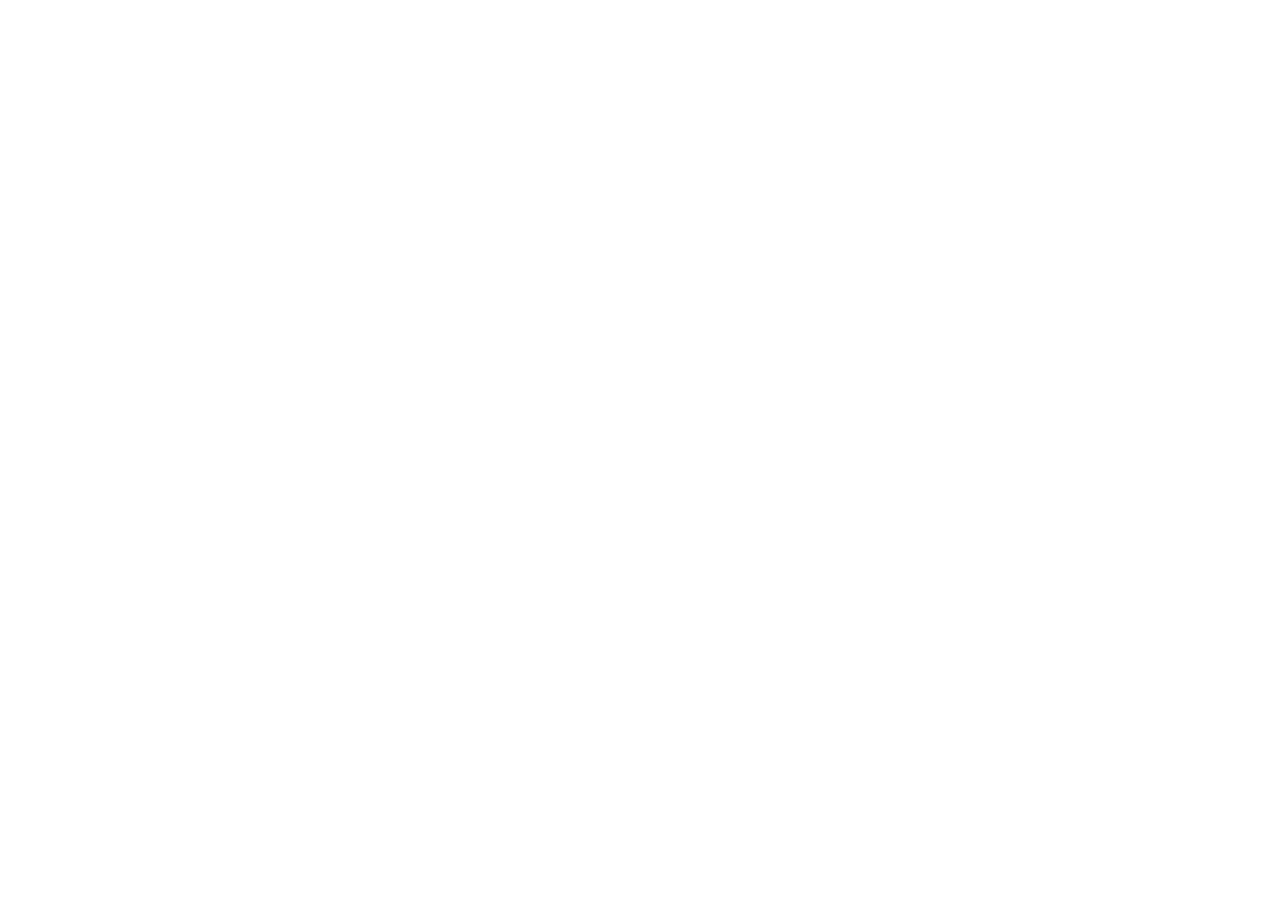
==== index.html @ c4322e48 "初始化科研灵感静态 Demo" ====
<!doctype html>
<html lang="zh-CN">
<head>
  <meta charset="utf-8">
  <meta name="viewport" content="width=device-width, initial-scale=1">
  <title>科研灵感 · AI4S 科研五步法能力平台</title>
  <meta name="description" content="科研灵感平台：以知识与数据、假说与推理、理论与仿真、实验执行、反馈与沉淀五个阶段，串联 AI4S 科研能力模块。">
  <link rel="icon" href="data:image/svg+xml,%3Csvg xmlns='http://www.w3.org/2000/svg' viewBox='0 0 32 32'%3E%3Crect width='32' height='32' rx='9' fill='%23c4392b'/%3E%3Ccircle cx='16' cy='16' r='2.4' fill='white'/%3E%3Ccircle cx='24' cy='10' r='1.7' fill='white'/%3E%3Ccircle cx='24' cy='22' r='1.7' fill='white'/%3E%3Ccircle cx='8' cy='22' r='1.7' fill='white'/%3E%3Ccircle cx='8' cy='10' r='1.7' fill='white'/%3E%3C/svg%3E">
  <link rel="stylesheet" href="styles.css">
</head>
<body>
  <div id="app"></div>
  <div class="toast" id="toast" role="status" aria-live="polite" hidden></div>

  <script src="data.js"></script>
  <script src="app.js"></script>
</body>
</html>
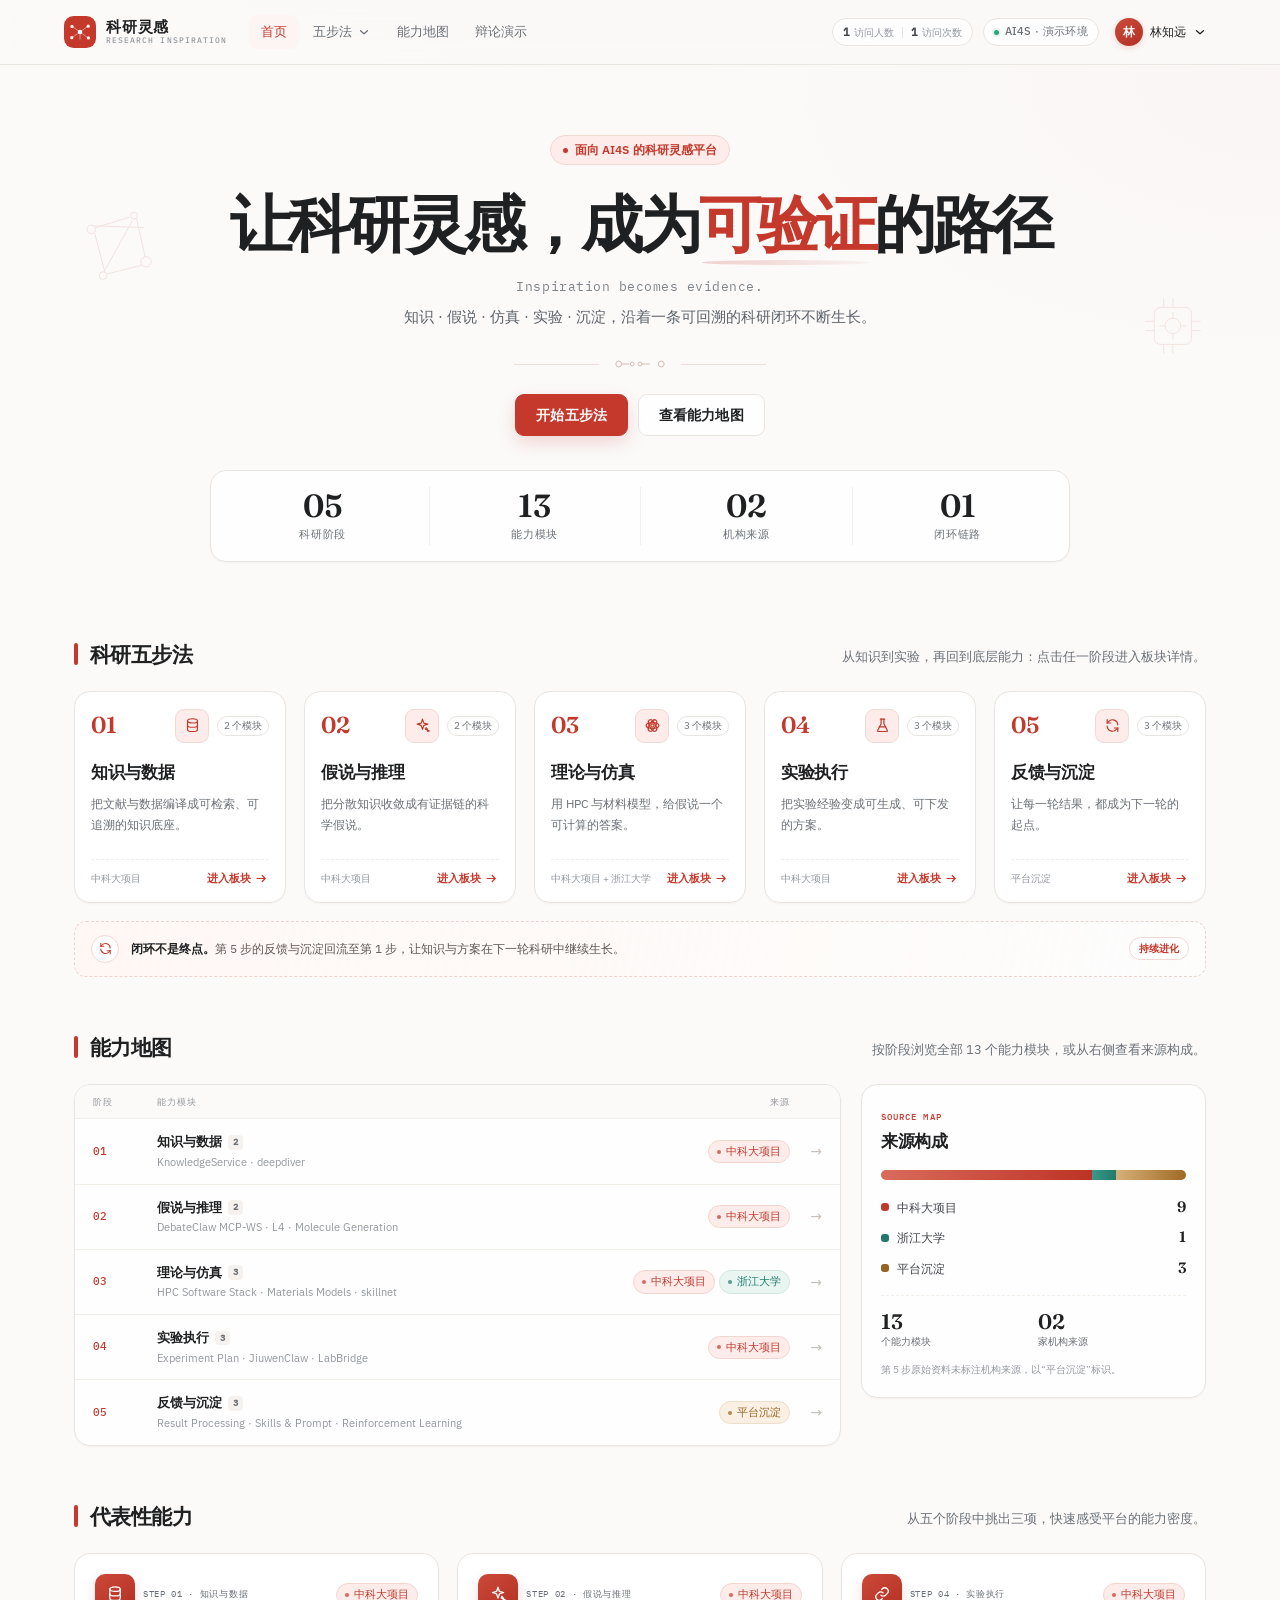
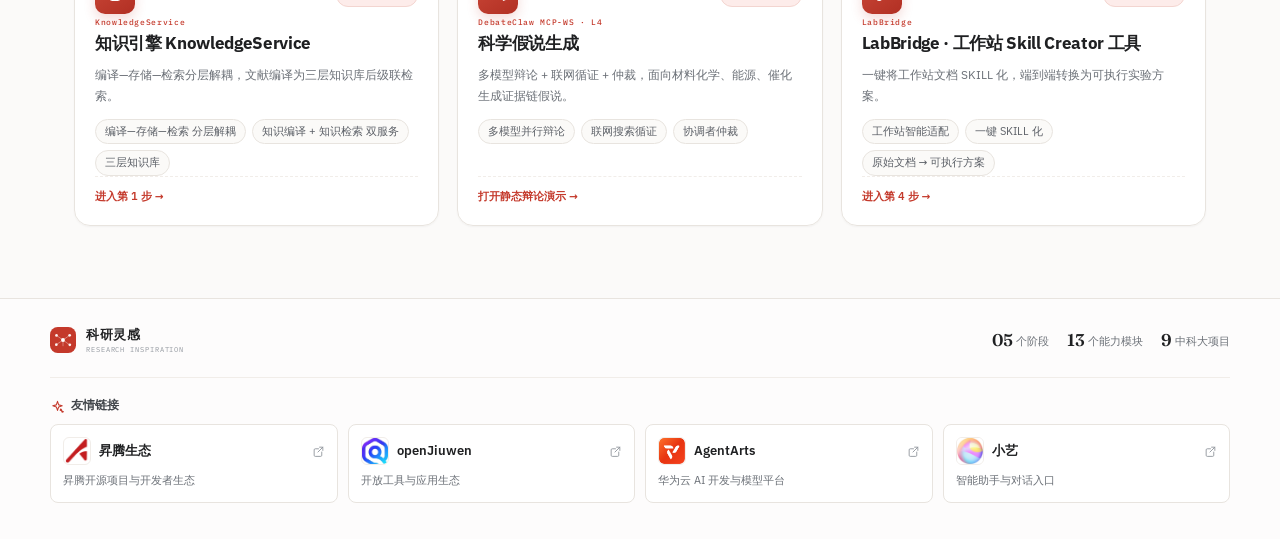
==== commit f15ab43a: "为静态资源追加版本号，避免 Pages 缓存旧脚本" ====
--- a/index.html
+++ b/index.html
@@ -6,13 +6,13 @@
   <title>科研灵感 · AI4S 科研五步法能力平台</title>
   <meta name="description" content="科研灵感平台：以知识与数据、假说与推理、理论与仿真、实验执行、反馈与沉淀五个阶段，串联 AI4S 科研能力模块。">
   <link rel="icon" href="data:image/svg+xml,%3Csvg xmlns='http://www.w3.org/2000/svg' viewBox='0 0 32 32'%3E%3Crect width='32' height='32' rx='9' fill='%23c4392b'/%3E%3Ccircle cx='16' cy='16' r='2.4' fill='white'/%3E%3Ccircle cx='24' cy='10' r='1.7' fill='white'/%3E%3Ccircle cx='24' cy='22' r='1.7' fill='white'/%3E%3Ccircle cx='8' cy='22' r='1.7' fill='white'/%3E%3Ccircle cx='8' cy='10' r='1.7' fill='white'/%3E%3C/svg%3E">
-  <link rel="stylesheet" href="styles.css">
+  <link rel="stylesheet" href="styles.css?v=20261125">
 </head>
 <body>
   <div id="app"></div>
   <div class="toast" id="toast" role="status" aria-live="polite" hidden></div>
 
-  <script src="data.js"></script>
-  <script src="app.js"></script>
+  <script src="data.js?v=20261125"></script>
+  <script src="app.js?v=20261125"></script>
 </body>
 </html>
--- a/styles.css
+++ b/styles.css
@@ -0,0 +1,1968 @@
+/* =========================================================
+   科研灵感 · AI4S 科研五步法
+   纯静态站点样式：无框架、无构建
+   ========================================================= */
+
+@font-face {
+  font-family: "Fraunces";
+  src: url("fonts/fraunces-latin.woff2") format("woff2");
+  font-weight: 100 900;
+  font-style: normal;
+  font-display: swap;
+}
+@font-face {
+  font-family: "IBM Plex Sans";
+  src: url("fonts/plex-sans-latin.woff2") format("woff2");
+  font-weight: 100 700;
+  font-style: normal;
+  font-display: swap;
+}
+@font-face {
+  font-family: "IBM Plex Mono";
+  src: url("fonts/plex-mono-400-latin.woff2") format("woff2");
+  font-weight: 400;
+  font-style: normal;
+  font-display: swap;
+}
+@font-face {
+  font-family: "IBM Plex Mono";
+  src: url("fonts/plex-mono-500-latin.woff2") format("woff2");
+  font-weight: 500;
+  font-style: normal;
+  font-display: swap;
+}
+
+:root {
+  --red: #c4392b;
+  --red-deep: #a82c20;
+  --red-soft: #fdecea;
+  --red-wash: #fdf5f3;
+  --red-line: #f1d8d3;
+
+  --ink: #1f2022;
+  --ink-2: #41454a;
+  --muted: #6b7077;
+  --muted-2: #93989f;
+
+  --line: #e8e4df;
+  --line-soft: #f1ede9;
+  --bg: #fbfaf9;
+  --card: #ffffff;
+
+  --teal: #1f7a6b;
+  --teal-soft: #e9f5f1;
+  --amber: #a06a24;
+  --amber-soft: #f8efe3;
+
+  --shadow-sm: 0 1px 2px rgba(31, 32, 34, 0.04);
+  --shadow-md: 0 12px 30px rgba(31, 32, 34, 0.07);
+  --shadow-lg: 0 24px 60px rgba(31, 32, 34, 0.09);
+
+  --font-sans: "IBM Plex Sans", "Noto Sans SC", "PingFang SC", "Microsoft YaHei", "Segoe UI", system-ui, sans-serif;
+  --font-serif: "Fraunces", "Noto Serif SC", "Songti SC", "Times New Roman", serif;
+  --font-mono: "IBM Plex Mono", "SFMono-Regular", Consolas, "Liberation Mono", monospace;
+}
+
+* { box-sizing: border-box; }
+[hidden] { display: none !important; }
+
+html {
+  scroll-behavior: smooth;
+  -webkit-text-size-adjust: 100%;
+}
+
+body {
+  min-width: 320px;
+  min-height: 100vh;
+  margin: 0;
+  color: var(--ink);
+  font-family: var(--font-sans);
+  font-size: 15px;
+  line-height: 1.5;
+  background:
+    radial-gradient(1100px 560px at 50% -12%, rgba(196, 57, 43, 0.055), transparent 62%),
+    radial-gradient(900px 480px at 100% 4%, rgba(196, 57, 43, 0.025), transparent 58%),
+    var(--bg);
+  -webkit-font-smoothing: antialiased;
+  -moz-osx-font-smoothing: grayscale;
+  text-rendering: optimizeLegibility;
+}
+
+::selection { color: var(--ink); background: #f9d9d3; }
+
+a { color: inherit; }
+button, input { font: inherit; }
+button { color: inherit; }
+
+:focus-visible {
+  outline: 2px solid rgba(196, 57, 43, 0.42);
+  outline-offset: 3px;
+}
+
+.icon { display: block; width: 18px; height: 18px; }
+
+.mono { font-family: var(--font-mono); }
+
+/* ---------- 基础按钮 ---------- */
+.btn {
+  display: inline-flex;
+  align-items: center;
+  justify-content: center;
+  gap: 8px;
+  height: 42px;
+  padding: 0 20px;
+  color: var(--ink);
+  font-size: 13.5px;
+  font-weight: 600;
+  letter-spacing: 0.01em;
+  background: var(--card);
+  border: 1px solid var(--line);
+  border-radius: 9px;
+  cursor: pointer;
+  text-decoration: none;
+  transition: background 0.18s, border-color 0.18s, transform 0.18s, box-shadow 0.18s;
+}
+.btn:hover { border-color: #d8c5c0; background: #fffaf8; }
+.btn:active { transform: translateY(1px); }
+.btn-primary {
+  color: #fff;
+  background: var(--red);
+  border-color: var(--red);
+  box-shadow: 0 7px 18px rgba(196, 57, 43, 0.18);
+}
+.btn-primary:hover {
+  background: var(--red-deep);
+  border-color: var(--red-deep);
+  box-shadow: 0 10px 24px rgba(196, 57, 43, 0.24);
+}
+.btn-primary:disabled { cursor: wait; opacity: 0.9; }
+.btn-ghost { background: rgba(255, 255, 255, 0.8); }
+.btn-block { width: 100%; height: 48px; font-size: 14px; border-radius: 10px; }
+
+.spinner {
+  width: 15px;
+  height: 15px;
+  border: 2px solid rgba(255, 255, 255, 0.35);
+  border-top-color: #fff;
+  border-radius: 50%;
+  animation: spin 0.7s linear infinite;
+}
+@keyframes spin { to { transform: rotate(360deg); } }
+
+/* ---------- 来源标签 ---------- */
+.source-ustc { --src: #bf3a2d; --src-bg: #fdecea; --src-line: #f3d5d0; }
+.source-zju { --src: #1f7a6b; --src-bg: #e9f5f1; --src-line: #cfe8df; }
+.source-plat { --src: #96621f; --src-bg: #f9f0e3; --src-line: #ecdfc9; }
+
+.source-tag {
+  display: inline-flex;
+  align-items: center;
+  gap: 5px;
+  padding: 2px 8px;
+  color: var(--src);
+  font-size: 10.5px;
+  font-weight: 500;
+  line-height: 1.65;
+  white-space: nowrap;
+  background: var(--src-bg);
+  border: 1px solid var(--src-line);
+  border-radius: 999px;
+}
+.source-tag::before {
+  content: "";
+  width: 4px;
+  height: 4px;
+  background: currentColor;
+  border-radius: 50%;
+  opacity: 0.72;
+}
+
+/* ---------- 顶部导航 ---------- */
+.site-header {
+  position: sticky;
+  top: 0;
+  z-index: 40;
+  background: rgba(251, 250, 249, 0.86);
+  border-bottom: 1px solid rgba(232, 228, 223, 0.85);
+  backdrop-filter: blur(14px);
+  -webkit-backdrop-filter: blur(14px);
+}
+.header-inner {
+  display: flex;
+  align-items: center;
+  gap: 22px;
+  width: 100%;
+  max-width: 1200px;
+  height: 64px;
+  margin: 0 auto;
+  padding: 0 24px;
+}
+.brand {
+  display: inline-flex;
+  align-items: center;
+  gap: 10px;
+  flex: none;
+  text-decoration: none;
+}
+.brand-mark { display: flex; width: 32px; height: 32px; color: var(--red); }
+.brand-svg { display: block; width: 100%; height: 100%; }
+.brand-text { display: flex; flex-direction: column; gap: 1px; }
+.brand-text strong {
+  font-size: 15px;
+  font-weight: 700;
+  letter-spacing: 0.055em;
+  line-height: 1.1;
+}
+.brand-text small {
+  color: var(--muted-2);
+  font-family: var(--font-mono);
+  font-size: 7.5px;
+  font-weight: 500;
+  letter-spacing: 0.14em;
+  line-height: 1.2;
+}
+
+.nav-desktop {
+  display: flex;
+  align-items: center;
+  gap: 2px;
+  margin-right: auto;
+}
+.nav-link {
+  display: inline-flex;
+  align-items: center;
+  gap: 5px;
+  height: 34px;
+  padding: 0 12px;
+  color: var(--muted);
+  font-size: 13px;
+  font-weight: 500;
+  background: none;
+  border: 0;
+  border-radius: 8px;
+  cursor: pointer;
+  text-decoration: none;
+  transition: color 0.16s, background 0.16s;
+}
+.nav-link:hover { color: var(--ink); background: #f5f1ee; }
+.nav-link.is-active { color: var(--red); background: var(--red-wash); }
+.chev { width: 14px; height: 14px; transition: transform 0.18s; }
+.nav-dropdown { position: relative; }
+.nav-dropdown.is-open .chev { transform: rotate(180deg); }
+
+.steps-panel {
+  position: absolute;
+  top: calc(100% + 12px);
+  left: 0;
+  z-index: 45;
+  width: 310px;
+  padding: 10px;
+  background: #fff;
+  border: 1px solid var(--line);
+  border-radius: 14px;
+  box-shadow: var(--shadow-lg);
+  animation: panelIn 0.18s ease both;
+}
+@keyframes panelIn {
+  from { opacity: 0; transform: translateY(-5px); }
+  to { opacity: 1; transform: translateY(0); }
+}
+.steps-panel-head {
+  display: flex;
+  align-items: baseline;
+  justify-content: space-between;
+  padding: 4px 8px 9px;
+  border-bottom: 1px solid var(--line-soft);
+}
+.steps-panel-head span {
+  color: var(--red);
+  font-family: var(--font-mono);
+  font-size: 9.5px;
+  font-weight: 500;
+  letter-spacing: 0.12em;
+}
+.steps-panel-head small { color: var(--muted-2); font-size: 10.5px; }
+.dropdown-link {
+  display: flex;
+  align-items: center;
+  gap: 11px;
+  padding: 9px 8px;
+  margin-top: 2px;
+  border-radius: 9px;
+  text-decoration: none;
+  transition: background 0.15s;
+}
+.dropdown-link:hover { background: #fcf6f3; }
+.dropdown-link.is-current { background: var(--red-wash); }
+.dropdown-no {
+  color: var(--red);
+  font-family: var(--font-mono);
+  font-size: 10.5px;
+  font-weight: 500;
+}
+.dropdown-copy { display: flex; flex-direction: column; gap: 1px; }
+.dropdown-copy strong { font-size: 12.5px; font-weight: 600; }
+.dropdown-copy small { color: var(--muted-2); font-size: 10px; }
+
+.header-actions { display: flex; align-items: center; gap: 10px; flex: none; }
+.env-badge {
+  display: inline-flex;
+  align-items: center;
+  gap: 6px;
+  height: 28px;
+  padding: 0 10px;
+  color: var(--muted);
+  font-size: 10.5px;
+  font-weight: 500;
+  letter-spacing: 0.03em;
+  background: rgba(255, 255, 255, 0.72);
+  border: 1px solid var(--line);
+  border-radius: 999px;
+}
+.env-badge i {
+  width: 5px;
+  height: 5px;
+  background: #2ea57c;
+  border-radius: 50%;
+  box-shadow: 0 0 0 2px rgba(46, 165, 124, 0.12);
+}
+.visit-badge {
+  display: inline-flex;
+  align-items: center;
+  gap: 8px;
+  height: 28px;
+  padding: 0 10px;
+  color: var(--muted);
+  background: rgba(255, 255, 255, 0.72);
+  border: 1px solid var(--line);
+  border-radius: 999px;
+  white-space: nowrap;
+}
+.visit-badge[hidden] { display: none; }
+.visit-item { display: inline-flex; align-items: baseline; gap: 4px; }
+.visit-item b {
+  color: var(--ink-2);
+  font-family: var(--font-mono);
+  font-size: 11px;
+  font-weight: 600;
+  font-variant-numeric: tabular-nums;
+}
+.visit-item small { color: var(--muted-2); font-size: 10px; }
+.visit-sep { width: 1px; height: 11px; background: var(--line); }
+
+.user-wrap { position: relative; }
+.user-btn {
+  display: inline-flex;
+  align-items: center;
+  gap: 7px;
+  height: 36px;
+  padding: 0 8px 0 5px;
+  background: none;
+  border: 1px solid transparent;
+  border-radius: 999px;
+  cursor: pointer;
+  transition: background 0.16s, border-color 0.16s;
+}
+.user-btn:hover { background: #f6f2ef; border-color: #ebe5e0; }
+.user-btn[aria-expanded="true"] { background: #f6f2ef; border-color: #ebe5e0; }
+.avatar {
+  display: grid;
+  place-items: center;
+  width: 28px;
+  height: 28px;
+  color: #fff;
+  font-size: 11.5px;
+  font-weight: 600;
+  background: linear-gradient(145deg, #cd4a3b, #b03024);
+  border-radius: 50%;
+  box-shadow: 0 2px 6px rgba(196, 57, 43, 0.2);
+}
+.avatar-lg { width: 38px; height: 38px; font-size: 14px; flex: none; }
+.user-name { max-width: 72px; overflow: hidden; font-size: 12px; font-weight: 500; text-overflow: ellipsis; white-space: nowrap; }
+.user-popover {
+  position: absolute;
+  top: calc(100% + 10px);
+  right: 0;
+  z-index: 45;
+  width: 248px;
+  padding: 12px;
+  background: #fff;
+  border: 1px solid var(--line);
+  border-radius: 14px;
+  box-shadow: var(--shadow-lg);
+  animation: panelIn 0.18s ease both;
+}
+.user-popover-head {
+  display: flex;
+  align-items: center;
+  gap: 10px;
+  padding: 3px 4px 12px;
+  border-bottom: 1px solid var(--line-soft);
+}
+.user-popover-head div { display: flex; flex-direction: column; gap: 2px; min-width: 0; }
+.user-popover-head strong { font-size: 13px; font-weight: 600; }
+.user-popover-head small { color: var(--muted-2); font-size: 10.5px; }
+.popover-item {
+  display: flex;
+  align-items: center;
+  justify-content: space-between;
+  width: 100%;
+  padding: 9px 8px;
+  margin-top: 4px;
+  color: var(--ink-2);
+  font-size: 12px;
+  text-align: left;
+  background: none;
+  border: 0;
+  border-radius: 8px;
+  cursor: pointer;
+  text-decoration: none;
+}
+.popover-item:hover { background: #fcf6f3; }
+.popover-danger { color: var(--red); }
+.popover-key { color: var(--muted-2); font-family: var(--font-mono); font-size: 10px; }
+.popover-note {
+  margin: 10px 4px 2px;
+  padding-top: 10px;
+  color: var(--muted-2);
+  font-size: 10px;
+  line-height: 1.6;
+  border-top: 1px solid var(--line-soft);
+}
+
+.menu-btn {
+  display: none;
+  flex-direction: column;
+  justify-content: center;
+  gap: 4px;
+  width: 34px;
+  height: 34px;
+  padding: 0 7px;
+  background: none;
+  border: 1px solid var(--line);
+  border-radius: 8px;
+  cursor: pointer;
+}
+.menu-btn span { display: block; width: 100%; height: 1.5px; background: var(--ink-2); border-radius: 2px; }
+
+.mobile-panel {
+  max-width: 1200px;
+  margin: 0 auto;
+  padding: 6px 16px 18px;
+  border-top: 1px solid var(--line-soft);
+  background: rgba(255, 255, 255, 0.96);
+}
+.mobile-link {
+  display: flex;
+  align-items: center;
+  width: 100%;
+  padding: 10px 6px;
+  color: var(--ink-2);
+  font-size: 13px;
+  font-weight: 500;
+  text-align: left;
+  background: none;
+  border: 0;
+  border-radius: 8px;
+  cursor: pointer;
+  text-decoration: none;
+}
+.mobile-link:hover { background: #fcf6f3; }
+.mobile-label {
+  padding: 10px 6px 4px;
+  color: var(--muted-2);
+  font-family: var(--font-mono);
+  font-size: 9px;
+  letter-spacing: 0.12em;
+}
+.mobile-step {
+  display: flex;
+  gap: 10px;
+  padding: 8px 6px;
+  color: var(--ink-2);
+  font-size: 12.5px;
+  text-decoration: none;
+}
+.mobile-step span { color: var(--red); font-family: var(--font-mono); font-size: 10px; }
+.mobile-logout { color: var(--red); }
+
+/* ---------- 通用区块 ---------- */
+.section {
+  max-width: 1180px;
+  margin: 0 auto;
+  padding: 58px 24px 0;
+  scroll-margin-top: 86px;
+}
+.section-head {
+  display: flex;
+  align-items: flex-end;
+  justify-content: space-between;
+  gap: 24px;
+  margin-bottom: 24px;
+}
+.section-title { display: flex; align-items: center; gap: 12px; margin: 0; }
+.section-title i {
+  display: block;
+  width: 4px;
+  height: 22px;
+  background: var(--red);
+  border-radius: 3px;
+}
+.section-title h2 {
+  margin: 0;
+  font-size: 21px;
+  font-weight: 700;
+  letter-spacing: -0.025em;
+  line-height: 1.2;
+}
+.section-sub {
+  max-width: 440px;
+  margin: 0;
+  color: var(--muted);
+  font-size: 12.5px;
+  line-height: 1.7;
+  text-align: right;
+}
+
+/* ---------- 首页 Hero ---------- */
+.hero {
+  position: relative;
+  overflow: hidden;
+  padding: 70px 24px 22px;
+  text-align: center;
+}
+.hero-inner {
+  position: relative;
+  z-index: 1;
+  max-width: 920px;
+  margin: 0 auto;
+  animation: fadeUp 0.6s ease both;
+}
+.hero-decor {
+  position: absolute;
+  top: 118px;
+  width: 120px;
+  color: #e9c7c1;
+  opacity: 0.55;
+  pointer-events: none;
+}
+.hero-decor-left { left: calc(50% - 590px); }
+.hero-decor-right { right: calc(50% - 590px); top: 210px; width: 108px; }
+.hero-decor svg { display: block; width: 100%; height: auto; }
+
+@keyframes fadeUp {
+  from { opacity: 0; transform: translateY(16px); }
+  to { opacity: 1; transform: translateY(0); }
+}
+
+.pill {
+  display: inline-flex;
+  align-items: center;
+  gap: 7px;
+  height: 30px;
+  padding: 0 12px;
+  color: var(--red);
+  font-size: 12px;
+  font-weight: 600;
+  letter-spacing: 0.01em;
+  background: var(--red-soft);
+  border: 1px solid var(--red-line);
+  border-radius: 999px;
+}
+.pill i {
+  width: 5px;
+  height: 5px;
+  background: var(--red);
+  border-radius: 50%;
+}
+.hero-title {
+  max-width: 880px;
+  margin: 22px auto 0;
+  font-size: clamp(40px, 5vw, 62px);
+  font-weight: 800;
+  letter-spacing: -0.055em;
+  line-height: 1.16;
+}
+.hero-title em {
+  color: var(--red);
+  font-style: normal;
+  position: relative;
+  white-space: nowrap;
+}
+.hero-title em::after {
+  content: "";
+  position: absolute;
+  left: 2%;
+  right: 2%;
+  bottom: -2px;
+  height: 5px;
+  background: linear-gradient(90deg, rgba(196, 57, 43, 0.22), rgba(196, 57, 43, 0.04));
+  border-radius: 50%;
+}
+.hero-en {
+  margin: 18px 0 0;
+  color: #7e838a;
+  font-family: var(--font-mono);
+  font-size: 13px;
+  letter-spacing: 0.04em;
+}
+.hero-sub {
+  max-width: 700px;
+  margin: 8px auto 0;
+  color: #5e636a;
+  font-size: 14.5px;
+  line-height: 1.85;
+}
+.hero-divider {
+  display: flex;
+  align-items: center;
+  justify-content: center;
+  gap: 12px;
+  margin: 25px 0 22px;
+  color: #d9b8b2;
+}
+.hero-divider span { width: 85px; height: 1px; background: #ebdcd8; }
+.hero-divider svg { width: 58px; height: 16px; }
+.hero-actions {
+  display: flex;
+  align-items: center;
+  justify-content: center;
+  gap: 10px;
+  margin-bottom: 34px;
+}
+.hero-stats {
+  display: grid;
+  grid-template-columns: repeat(4, minmax(0, 1fr));
+  max-width: 860px;
+  margin: 0 auto;
+  padding: 16px 6px;
+  background: rgba(255, 255, 255, 0.72);
+  border: 1px solid var(--line);
+  border-radius: 16px;
+  box-shadow: var(--shadow-sm);
+  backdrop-filter: blur(6px);
+}
+.hero-stat { padding: 2px 10px; }
+.hero-stat:not(:first-child) { border-left: 1px solid var(--line-soft); }
+.stat-value {
+  display: block;
+  color: var(--ink);
+  font-family: var(--font-serif);
+  font-size: 32px;
+  font-weight: 600;
+  line-height: 1.05;
+  font-variant-numeric: tabular-nums;
+}
+.stat-label {
+  display: block;
+  margin-top: 4px;
+  color: var(--muted);
+  font-size: 10.5px;
+  letter-spacing: 0.06em;
+}
+
+/* ---------- 五步法 ---------- */
+.pipeline {
+  display: grid;
+  grid-template-columns: repeat(5, minmax(0, 1fr));
+  gap: 18px;
+}
+.step-card {
+  position: relative;
+  display: flex;
+  flex-direction: column;
+  min-height: 212px;
+  padding: 17px 16px 15px;
+  overflow: hidden;
+  color: var(--ink);
+  background: rgba(255, 255, 255, 0.9);
+  border: 1px solid var(--line);
+  border-radius: 16px;
+  box-shadow: var(--shadow-sm);
+  text-decoration: none;
+  transition: transform 0.22s, border-color 0.22s, box-shadow 0.22s;
+  animation: cardIn 0.5s ease both;
+  animation-delay: calc(var(--i, 0) * 60ms);
+}
+@keyframes cardIn {
+  from { opacity: 0; transform: translateY(14px); }
+  to { opacity: 1; transform: translateY(0); }
+}
+.step-card::before {
+  content: "";
+  position: absolute;
+  top: 0;
+  bottom: 0;
+  left: 0;
+  width: 3px;
+  background: var(--red);
+  transform: scaleY(0);
+  transform-origin: top;
+  transition: transform 0.24s ease;
+}
+.step-card:hover {
+  border-color: #ddcac5;
+  box-shadow: var(--shadow-md);
+  transform: translateY(-3px);
+}
+.step-card:hover::before { transform: scaleY(1); }
+.step-card:not(:last-child)::after {
+  content: "→";
+  position: absolute;
+  top: 42px;
+  right: -13px;
+  z-index: 2;
+  color: #c9c1bb;
+  font-size: 11px;
+  pointer-events: none;
+}
+.step-card-top { display: flex; align-items: center; gap: 8px; }
+.step-num {
+  color: var(--red);
+  font-family: var(--font-serif);
+  font-size: 23px;
+  font-weight: 600;
+  line-height: 1;
+  font-variant-numeric: tabular-nums;
+}
+.step-icon {
+  display: grid;
+  place-items: center;
+  width: 34px;
+  height: 34px;
+  margin-left: auto;
+  color: var(--red);
+  background: var(--red-soft);
+  border: 1px solid var(--red-line);
+  border-radius: 9px;
+}
+.step-icon .icon { width: 17px; height: 17px; }
+.step-count {
+  padding: 2px 6px;
+  color: var(--muted);
+  font-size: 9.5px;
+  white-space: nowrap;
+  background: #fff;
+  border: 1px solid var(--line);
+  border-radius: 999px;
+}
+.step-card h3 {
+  margin: 17px 0 8px;
+  font-size: 17px;
+  font-weight: 700;
+  letter-spacing: -0.02em;
+}
+.step-tagline {
+  flex: 1;
+  margin: 0;
+  color: var(--muted);
+  font-size: 12px;
+  line-height: 1.75;
+}
+.step-foot {
+  display: flex;
+  flex-wrap: wrap;
+  align-items: center;
+  justify-content: space-between;
+  gap: 6px;
+  margin-top: 16px;
+  padding-top: 11px;
+  border-top: 1px dashed var(--line-soft);
+}
+.step-source { color: var(--muted-2); font-size: 9.5px; }
+.step-go {
+  display: inline-flex;
+  align-items: center;
+  gap: 3px;
+  color: var(--red);
+  font-size: 10.5px;
+  font-weight: 600;
+  white-space: nowrap;
+}
+.step-go svg { width: 15px; height: 15px; }
+.loop-note {
+  display: flex;
+  align-items: center;
+  gap: 12px;
+  margin-top: 18px;
+  padding: 13px 16px;
+  background: linear-gradient(100deg, #fff7f4, rgba(255, 255, 255, 0.55));
+  border: 1px dashed #ecd4ce;
+  border-radius: 12px;
+}
+.loop-icon {
+  display: grid;
+  place-items: center;
+  width: 28px;
+  height: 28px;
+  flex: none;
+  color: var(--red);
+  background: #fff;
+  border: 1px solid var(--red-line);
+  border-radius: 50%;
+}
+.loop-icon .icon { width: 15px; height: 15px; }
+.loop-note p {
+  flex: 1;
+  margin: 0;
+  color: #5f5854;
+  font-size: 12px;
+  line-height: 1.7;
+}
+.loop-note strong { color: var(--ink); }
+.loop-badge {
+  flex: none;
+  padding: 3px 9px;
+  color: var(--red);
+  font-size: 10px;
+  font-weight: 600;
+  background: #fff;
+  border: 1px solid var(--red-line);
+  border-radius: 999px;
+}
+
+/* ---------- 能力地图 ---------- */
+.cap-layout {
+  display: grid;
+  grid-template-columns: minmax(0, 1.6fr) minmax(280px, 0.72fr);
+  gap: 20px;
+  align-items: start;
+}
+.cap-map {
+  overflow: hidden;
+  background: rgba(255, 255, 255, 0.9);
+  border: 1px solid var(--line);
+  border-radius: 16px;
+  box-shadow: var(--shadow-sm);
+}
+.cap-map-head {
+  display: grid;
+  grid-template-columns: 52px minmax(0, 1fr) auto 20px;
+  gap: 12px;
+  padding: 10px 18px;
+  color: var(--muted-2);
+  font-family: var(--font-mono);
+  font-size: 9px;
+  letter-spacing: 0.1em;
+  background: #fcfaf8;
+  border-bottom: 1px solid var(--line-soft);
+}
+.cap-row {
+  display: grid;
+  grid-template-columns: 52px minmax(0, 1fr) auto 20px;
+  align-items: center;
+  gap: 12px;
+  padding: 13px 18px;
+  border-bottom: 1px solid var(--line-soft);
+  text-decoration: none;
+  transition: background 0.16s;
+}
+.cap-row:last-child { border-bottom: 0; }
+.cap-row:hover { background: #fdf7f4; }
+.cap-no { color: var(--red); font-family: var(--font-mono); font-size: 10.5px; font-weight: 500; }
+.cap-main { display: flex; flex-direction: column; gap: 3px; min-width: 0; }
+.cap-main strong { display: flex; align-items: center; gap: 6px; font-size: 13px; font-weight: 600; }
+.cap-main i {
+  padding: 1px 5px;
+  color: var(--muted);
+  font-family: var(--font-mono);
+  font-size: 8.5px;
+  font-style: normal;
+  background: #f5f1ee;
+  border-radius: 4px;
+}
+.cap-main small {
+  overflow: hidden;
+  color: var(--muted-2);
+  font-size: 10.5px;
+  text-overflow: ellipsis;
+  white-space: nowrap;
+}
+.cap-source { display: flex; flex-wrap: wrap; gap: 4px; justify-content: flex-end; }
+.cap-arrow { color: #c8c0ba; font-size: 14px; text-align: right; }
+.source-panel {
+  padding: 19px;
+  background: rgba(255, 255, 255, 0.9);
+  border: 1px solid var(--line);
+  border-radius: 16px;
+  box-shadow: var(--shadow-sm);
+}
+.panel-head { margin-bottom: 15px; }
+.panel-kicker {
+  color: var(--red);
+  font-family: var(--font-mono);
+  font-size: 9px;
+  font-weight: 500;
+  letter-spacing: 0.12em;
+}
+.panel-head h3 { margin: 3px 0 0; font-size: 17px; font-weight: 700; letter-spacing: -0.02em; }
+.source-bar {
+  display: flex;
+  height: 10px;
+  overflow: hidden;
+  background: #f4efeb;
+  border-radius: 999px;
+}
+.source-seg { display: block; height: 100%; }
+.source-seg.source-ustc { background: linear-gradient(90deg, #d96b5d, #bd3325); }
+.source-seg.source-zju { background: linear-gradient(90deg, #3d9989, #1f7a6b); }
+.source-seg.source-plat { background: linear-gradient(90deg, #d6b079, #a06a24); }
+.source-legend { display: flex; flex-direction: column; gap: 8px; margin-top: 16px; }
+.source-legend-row { display: flex; align-items: center; gap: 8px; font-size: 11.5px; }
+.legend-dot { width: 8px; height: 8px; flex: none; background: var(--src); border-radius: 3px; }
+.legend-name { flex: 1; color: var(--ink-2); }
+.source-legend-row b { color: var(--ink); font-family: var(--font-serif); font-size: 15px; font-weight: 600; }
+.source-summary {
+  display: grid;
+  grid-template-columns: 1fr 1fr;
+  gap: 10px;
+  margin-top: 16px;
+  padding-top: 14px;
+  border-top: 1px dashed var(--line-soft);
+}
+.source-summary span { color: var(--muted); font-size: 10px; }
+.source-summary b { display: block; color: var(--ink); font-family: var(--font-serif); font-size: 21px; font-weight: 600; line-height: 1.1; }
+.source-note { margin: 13px 0 0; color: var(--muted-2); font-size: 10px; line-height: 1.65; }
+
+/* ---------- 代表性能力 ---------- */
+.feature-grid {
+  display: grid;
+  grid-template-columns: repeat(3, minmax(0, 1fr));
+  gap: 18px;
+}
+.feature-card {
+  position: relative;
+  display: flex;
+  flex-direction: column;
+  min-height: 242px;
+  padding: 20px;
+  overflow: hidden;
+  color: var(--ink);
+  background: rgba(255, 255, 255, 0.9);
+  border: 1px solid var(--line);
+  border-radius: 16px;
+  box-shadow: var(--shadow-sm);
+  text-decoration: none;
+  transition: transform 0.22s, border-color 0.22s, box-shadow 0.22s;
+}
+.feature-card::before {
+  content: "";
+  position: absolute;
+  top: 0;
+  bottom: 0;
+  left: 0;
+  width: 3px;
+  background: var(--red);
+  transform: scaleY(0);
+  transform-origin: top;
+  transition: transform 0.24s ease;
+}
+.feature-card:hover { transform: translateY(-3px); border-color: #ddcac5; box-shadow: var(--shadow-md); }
+.feature-card:hover::before { transform: scaleY(1); }
+.feature-top { display: flex; align-items: center; gap: 8px; }
+.feature-step {
+  color: var(--muted);
+  font-family: var(--font-mono);
+  font-size: 8.5px;
+  letter-spacing: 0.08em;
+}
+.feature-source { margin-left: auto; }
+.icon-tile {
+  display: grid;
+  place-items: center;
+  width: 40px;
+  height: 40px;
+  flex: none;
+  border-radius: 10px;
+}
+.icon-tile .icon { width: 18px; height: 18px; }
+.icon-solid {
+  color: #fff;
+  background: linear-gradient(145deg, #cc4939, #b12f23);
+  box-shadow: 0 5px 12px rgba(196, 57, 43, 0.18);
+}
+.module-kicker {
+  margin-top: 16px;
+  color: var(--red);
+  font-family: var(--font-mono);
+  font-size: 9px;
+  font-weight: 500;
+  letter-spacing: 0.08em;
+}
+.feature-card h3 {
+  margin: 4px 0 8px;
+  font-size: 16.5px;
+  font-weight: 700;
+  letter-spacing: -0.02em;
+  line-height: 1.45;
+}
+.feature-desc {
+  display: -webkit-box;
+  overflow: hidden;
+  margin: 0;
+  color: var(--muted);
+  font-size: 12px;
+  line-height: 1.78;
+  -webkit-box-orient: vertical;
+  -webkit-line-clamp: 3;
+}
+.chips { display: flex; flex-wrap: wrap; gap: 6px; }
+.chips > span {
+  padding: 4px 9px;
+  color: #5c6067;
+  font-size: 10.5px;
+  line-height: 1.5;
+  background: #fbfaf8;
+  border: 1px solid var(--line);
+  border-radius: 999px;
+}
+.feature-chips { margin-top: 12px; }
+.feature-foot {
+  margin-top: auto;
+  padding-top: 12px;
+  color: var(--red);
+  font-size: 10.5px;
+  font-weight: 600;
+  border-top: 1px dashed var(--line-soft);
+}
+
+/* ---------- 页脚 ---------- */
+.site-footer {
+  margin-top: 72px;
+  padding: 26px 24px 36px;
+  background: rgba(255, 255, 255, 0.5);
+  border-top: 1px solid var(--line);
+}
+.footer-inner {
+  display: flex;
+  align-items: center;
+  justify-content: space-between;
+  gap: 24px;
+  max-width: 1180px;
+  margin: 0 auto;
+}
+.footer-brand { display: flex; align-items: center; gap: 10px; }
+.brand-mark-sm { width: 26px; height: 26px; }
+.footer-brand div { display: flex; flex-direction: column; gap: 1px; }
+.footer-brand strong { font-size: 12.5px; font-weight: 700; letter-spacing: 0.04em; }
+.footer-brand small { color: var(--muted-2); font-family: var(--font-mono); font-size: 7px; letter-spacing: 0.13em; }
+.footer-stats { display: flex; flex-wrap: wrap; gap: 18px; color: var(--muted); font-size: 10.5px; }
+.footer-stats b { color: var(--ink); font-family: var(--font-serif); font-size: 17px; font-weight: 600; vertical-align: -1px; }
+.footer-friends {
+  max-width: 1180px;
+  margin: 22px auto 0;
+  padding-top: 18px;
+  border-top: 1px solid var(--line-soft);
+}
+.footer-friends-head { display: flex; align-items: center; gap: 6px; margin-bottom: 10px; color: var(--ink-2); font-size: 12px; font-weight: 600; }
+.friend-mark { display: flex; width: 15px; height: 15px; color: var(--red); }
+.friend-grid { display: grid; grid-template-columns: repeat(4, minmax(0, 1fr)); gap: 10px; }
+.friend-card {
+  display: block;
+  padding: 12px;
+  background: #fff;
+  border: 1px solid var(--line);
+  border-radius: 8px;
+  text-decoration: none;
+  transition: border-color 0.18s, box-shadow 0.18s;
+}
+.friend-card:hover { border-color: #e7c9c3; box-shadow: 0 4px 12px rgba(31, 32, 34, 0.06); }
+.friend-top { display: flex; align-items: center; gap: 8px; min-width: 0; }
+.friend-logo {
+  display: grid;
+  flex: none;
+  place-items: center;
+  width: 28px;
+  height: 28px;
+  overflow: hidden;
+  background: #fff;
+  border: 1px solid var(--line-soft);
+  border-radius: 6px;
+}
+.friend-logo img { display: block; width: 100%; height: 100%; object-fit: contain; }
+.friend-name { overflow: hidden; color: var(--ink); font-size: 13px; font-weight: 600; line-height: 1.4; text-overflow: ellipsis; white-space: nowrap; }
+.friend-arrow { display: flex; flex: none; margin-left: auto; color: var(--muted-2); }
+.friend-arrow .icon { width: 13px; height: 13px; }
+.friend-card:hover .friend-arrow { color: var(--red); }
+.friend-desc {
+  display: -webkit-box;
+  overflow: hidden;
+  margin-top: 7px;
+  color: var(--muted);
+  font-size: 11px;
+  line-height: 1.6;
+  -webkit-box-orient: vertical;
+  -webkit-line-clamp: 2;
+}
+
+/* ---------- 登录页 ---------- */
+.login-page { padding: 62px 24px 76px; }
+.login-inner {
+  display: grid;
+  grid-template-columns: minmax(0, 1.06fr) minmax(380px, 0.82fr);
+  gap: 60px;
+  align-items: center;
+  max-width: 1120px;
+  margin: 0 auto;
+}
+.login-intro {
+  position: relative;
+  z-index: 1;
+  padding: 18px 0 26px;
+  animation: fadeUp 0.6s ease both;
+}
+.login-intro h1 {
+  margin: 22px 0 18px;
+  font-size: clamp(38px, 4.3vw, 54px);
+  font-weight: 800;
+  letter-spacing: -0.05em;
+  line-height: 1.18;
+}
+.login-intro h1 em { color: var(--red); font-style: normal; }
+.login-lede {
+  max-width: 500px;
+  margin: 0;
+  color: #5e636a;
+  font-size: 14.5px;
+  line-height: 1.85;
+}
+.login-points {
+  display: flex;
+  flex-direction: column;
+  gap: 16px;
+  max-width: 480px;
+  margin: 30px 0 0;
+  padding: 0;
+  list-style: none;
+}
+.login-points li { display: flex; align-items: flex-start; gap: 12px; }
+.point-icon {
+  display: grid;
+  place-items: center;
+  width: 38px;
+  height: 38px;
+  flex: none;
+  color: var(--red);
+  background: #fff;
+  border: 1px solid var(--red-line);
+  border-radius: 10px;
+  box-shadow: var(--shadow-sm);
+}
+.point-icon .icon { width: 17px; height: 17px; }
+.login-points strong { display: block; margin-top: 2px; font-size: 13px; font-weight: 600; }
+.login-points small { display: block; margin-top: 2px; color: var(--muted); font-size: 11.5px; line-height: 1.6; }
+.orbit-art {
+  position: absolute;
+  right: -18px;
+  bottom: -62px;
+  z-index: -1;
+  width: 280px;
+  opacity: 0.42;
+  pointer-events: none;
+}
+.orbit-art svg { display: block; width: 100%; height: auto; }
+
+.login-card-wrap { animation: fadeUp 0.6s 0.08s ease both; }
+.login-card {
+  position: relative;
+  padding: 32px 30px 26px;
+  background: #fff;
+  border: 1px solid var(--line);
+  border-radius: 20px;
+  box-shadow: var(--shadow-lg);
+}
+.login-card-head { margin-bottom: 24px; }
+.login-kicker {
+  color: var(--red);
+  font-family: var(--font-mono);
+  font-size: 9px;
+  font-weight: 500;
+  letter-spacing: 0.13em;
+}
+.login-card-head h2 {
+  margin: 8px 0 6px;
+  font-size: 23px;
+  font-weight: 700;
+  letter-spacing: -0.03em;
+}
+.login-card-head p { margin: 0; color: var(--muted); font-size: 12px; }
+.login-form { display: flex; flex-direction: column; gap: 16px; }
+.field { display: flex; flex-direction: column; gap: 6px; }
+.field > label { color: var(--ink-2); font-size: 12px; font-weight: 600; }
+.input-wrap { position: relative; display: flex; align-items: center; }
+.input-icon {
+  position: absolute;
+  left: 13px;
+  display: flex;
+  color: #9a9fa6;
+  pointer-events: none;
+}
+.input-icon svg { width: 17px; height: 17px; }
+.input-wrap input {
+  width: 100%;
+  height: 46px;
+  padding: 0 14px 0 40px;
+  color: var(--ink);
+  font-size: 13.5px;
+  background: #fdfcfb;
+  border: 1px solid #e4ded8;
+  border-radius: 10px;
+  transition: border-color 0.16s, box-shadow 0.16s, background 0.16s;
+}
+.input-wrap input::placeholder { color: #b3b7bc; }
+.input-wrap input:hover { border-color: #d7cec8; }
+.input-wrap input:focus {
+  outline: none;
+  background: #fff;
+  border-color: var(--red);
+  box-shadow: 0 0 0 3px rgba(196, 57, 43, 0.09);
+}
+.field.is-invalid .input-wrap input { border-color: #d95445; background: #fffafa; }
+.field.is-invalid .input-wrap { animation: shake 0.24s ease; }
+@keyframes shake {
+  0%, 100% { transform: translateX(0); }
+  30% { transform: translateX(-3px); }
+  60% { transform: translateX(3px); }
+}
+.pw-toggle {
+  position: absolute;
+  right: 6px;
+  display: grid;
+  place-items: center;
+  width: 34px;
+  height: 34px;
+  color: #949aa1;
+  background: none;
+  border: 0;
+  border-radius: 7px;
+  cursor: pointer;
+}
+.pw-toggle:hover { color: var(--ink-2); background: #f6f2ef; }
+.pw-toggle svg { width: 17px; height: 17px; }
+.pw-toggle .eye-off { display: none; }
+.pw-toggle.is-showing .eye-open { display: none; }
+.pw-toggle.is-showing .eye-off { display: block; }
+.form-error {
+  padding: 9px 12px;
+  color: #a52a20;
+  font-size: 11.5px;
+  line-height: 1.55;
+  background: #fdefed;
+  border: 1px solid #f3d2cc;
+  border-radius: 8px;
+  animation: fadeUp 0.18s ease both;
+}
+.demo-box {
+  display: flex;
+  align-items: center;
+  gap: 10px;
+  margin-top: 20px;
+  padding: 12px 13px;
+  background: #fbf7f4;
+  border: 1px dashed #eadcd5;
+  border-radius: 10px;
+}
+.demo-copy {
+  display: flex;
+  flex-wrap: wrap;
+  align-items: center;
+  gap: 6px 12px;
+  flex: 1;
+  color: var(--muted);
+  font-size: 10px;
+}
+.demo-item {
+  display: inline-flex;
+  align-items: center;
+  gap: 5px;
+  white-space: nowrap;
+}
+.demo-copy code {
+  padding: 1px 5px;
+  color: var(--ink-2);
+  font-family: var(--font-mono);
+  font-size: 10.5px;
+  background: #fff;
+  border: 1px solid var(--line);
+  border-radius: 4px;
+}
+.demo-fill {
+  flex: none;
+  padding: 5px 9px;
+  color: var(--red);
+  font-size: 10.5px;
+  font-weight: 600;
+  background: #fff;
+  border: 1px solid var(--red-line);
+  border-radius: 7px;
+  cursor: pointer;
+  transition: background 0.15s;
+}
+.demo-fill:hover { background: var(--red-wash); }
+.login-note { margin: 14px 0 0; color: var(--muted-2); font-size: 10px; line-height: 1.7; }
+
+/* ---------- 注册页 ---------- */
+.login-inner--register {
+  grid-template-columns: minmax(0, 0.9fr) minmax(430px, 0.95fr);
+  align-items: start;
+}
+.login-card--register { padding-bottom: 24px; }
+.card-switch {
+  position: absolute;
+  top: 27px;
+  right: 28px;
+  z-index: 1;
+  color: var(--red);
+  font-size: 11.5px;
+  font-weight: 600;
+  text-decoration: none;
+}
+.card-switch:hover { text-decoration: underline; }
+.register-form { gap: 14px; }
+.register-form[hidden] { display: none; }
+.field .req { margin-left: 3px; color: var(--red); }
+.field[hidden] { display: none; }
+.form-success {
+  margin-bottom: 16px;
+  padding: 10px 12px;
+  color: #2f6b45;
+  font-size: 11.5px;
+  line-height: 1.6;
+  background: #f2f8f3;
+  border: 1px solid #d6e8db;
+  border-radius: 8px;
+  animation: fadeUp 0.18s ease both;
+}
+.form-success[hidden] { display: none; }
+.register-success { padding: 2px; text-align: center; animation: fadeUp 0.3s ease both; }
+.register-success[hidden] { display: none; }
+.success-icon {
+  display: inline-grid;
+  place-items: center;
+  width: 46px;
+  height: 46px;
+  margin-bottom: 12px;
+  color: #2f6b45;
+  background: #f0f7f2;
+  border: 1px solid #d6e8db;
+  border-radius: 50%;
+}
+.success-icon .icon { width: 20px; height: 20px; }
+.register-success h3 { margin: 0 0 8px; font-size: 18px; letter-spacing: -0.02em; }
+.register-success p { margin: 0 0 18px; color: var(--muted); font-size: 11.5px; line-height: 1.7; }
+.register-success code {
+  padding: 1px 6px;
+  color: var(--ink-2);
+  font-family: var(--font-mono);
+  font-size: 11px;
+  background: #fff;
+  border: 1px solid var(--line);
+  border-radius: 4px;
+  word-break: break-all;
+}
+
+/* ---------- 板块详情 ---------- */
+.detail-page { max-width: 1180px; margin: 0 auto; padding: 26px 24px 0; }
+.breadcrumb {
+  display: flex;
+  align-items: center;
+  gap: 8px;
+  color: var(--muted-2);
+  font-size: 11px;
+}
+.breadcrumb a { color: var(--muted); text-decoration: none; }
+.breadcrumb a:hover { color: var(--red); }
+.breadcrumb strong { color: var(--ink-2); font-weight: 500; }
+.step-hero {
+  position: relative;
+  padding: 28px 0 30px;
+  overflow: hidden;
+  border-bottom: 1px solid var(--line);
+}
+.step-hero-copy { position: relative; z-index: 1; max-width: 860px; }
+.eyebrow {
+  color: var(--red);
+  font-family: var(--font-mono);
+  font-size: 10px;
+  font-weight: 500;
+  letter-spacing: 0.12em;
+}
+.step-hero h1 {
+  margin: 13px 0 15px;
+  font-size: clamp(38px, 4.4vw, 54px);
+  font-weight: 800;
+  letter-spacing: -0.045em;
+  line-height: 1.16;
+}
+.step-lede {
+  max-width: 780px;
+  margin: 0;
+  color: #5f646b;
+  font-size: 14.5px;
+  line-height: 1.85;
+}
+.step-meta {
+  display: flex;
+  flex-wrap: wrap;
+  align-items: center;
+  gap: 10px;
+  margin-top: 18px;
+}
+.meta-item { color: var(--ink-2); font-size: 11.5px; }
+.meta-divider { width: 1px; height: 12px; background: var(--line); }
+.meta-sources { display: flex; flex-wrap: wrap; gap: 5px; margin-left: 4px; }
+.step-watermark {
+  position: absolute;
+  top: -36px;
+  right: 0;
+  z-index: 0;
+  color: rgba(196, 57, 43, 0.075);
+  font-family: var(--font-serif);
+  font-size: 210px;
+  font-weight: 600;
+  letter-spacing: -0.07em;
+  line-height: 1;
+  user-select: none;
+  pointer-events: none;
+}
+
+.stepper {
+  position: relative;
+  margin: 26px 0 44px;
+  padding: 6px 0 0;
+}
+.stepper-line {
+  position: absolute;
+  top: 22px;
+  right: 10%;
+  left: 10%;
+  height: 2px;
+  overflow: hidden;
+  background: #eee8e3;
+  border-radius: 999px;
+}
+.stepper-line span {
+  display: block;
+  height: 100%;
+  background: linear-gradient(90deg, #d86a5c, var(--red));
+  border-radius: 999px;
+  transition: width 0.5s ease;
+}
+.stepper-items { position: relative; z-index: 1; display: grid; grid-template-columns: repeat(5, minmax(0, 1fr)); }
+.stepper-item {
+  display: flex;
+  flex-direction: column;
+  align-items: center;
+  gap: 8px;
+  text-decoration: none;
+}
+.stepper-dot {
+  display: grid;
+  place-items: center;
+  width: 32px;
+  height: 32px;
+  color: var(--muted);
+  font-family: var(--font-mono);
+  font-size: 10px;
+  font-weight: 500;
+  background: #fff;
+  border: 1px solid var(--line);
+  border-radius: 50%;
+  box-shadow: 0 0 0 4px var(--bg);
+  transition: color 0.18s, background 0.18s, border-color 0.18s, transform 0.18s;
+}
+.stepper-item:hover .stepper-dot { color: var(--red); border-color: var(--red-line); transform: translateY(-1px); }
+.stepper-item.is-done .stepper-dot { color: var(--red); border-color: var(--red-line); background: #fff; }
+.stepper-item.is-current .stepper-dot {
+  color: #fff;
+  background: var(--red);
+  border-color: var(--red);
+  box-shadow: 0 0 0 4px var(--bg), 0 6px 14px rgba(196, 57, 43, 0.24);
+}
+.stepper-label {
+  color: var(--muted-2);
+  font-size: 11px;
+  white-space: nowrap;
+}
+.stepper-item.is-current .stepper-label { color: var(--red); font-weight: 600; }
+.stepper-item.is-done .stepper-label { color: var(--muted); }
+
+.modules { scroll-margin-top: 86px; }
+.step-source-note {
+  margin: -10px 0 18px;
+  color: var(--amber);
+  font-size: 11px;
+}
+.module-grid {
+  display: grid;
+  grid-template-columns: repeat(auto-fit, minmax(min(100%, 280px), 1fr));
+  gap: 10px;
+  align-items: stretch;
+  max-width: 1000px;
+  margin: 24px 0 0;
+}
+.module-grid--two { max-width: 720px; }
+.module-card {
+  position: relative;
+  display: flex;
+  flex-direction: column;
+  height: 100%;
+  padding: 16px;
+  overflow: hidden;
+  color: inherit;
+  background: #fff;
+  border: 1px solid #ece8e4;
+  border-radius: 12px;
+  box-shadow: 0 1px 2px rgba(31, 32, 34, 0.03);
+  text-decoration: none;
+  transition: transform 0.2s, border-color 0.2s, box-shadow 0.2s;
+}
+.module-card:hover { transform: translateY(-1px); border-color: #e2d7d2; box-shadow: 0 8px 20px rgba(31, 32, 34, 0.06); }
+.module-head { display: flex; align-items: flex-start; gap: 9px; }
+.module-card .icon-tile { width: 30px; height: 30px; border-radius: 8px; }
+.module-card .icon-tile .icon { width: 15px; height: 15px; }
+.module-head-copy { display: flex; flex-direction: column; gap: 1px; min-width: 0; padding-top: 1px; }
+.module-category { color: var(--muted); font-size: 10px; }
+.module-kicker { margin-top: 2px; overflow: hidden; font-size: 8px; text-overflow: ellipsis; white-space: nowrap; }
+.module-side { display: flex; flex: none; flex-direction: column; align-items: flex-end; gap: 4px; margin-left: auto; }
+.module-card > h2 {
+  margin: 12px 0 5px;
+  font-size: 15px;
+  font-weight: 700;
+  letter-spacing: -0.02em;
+  line-height: 1.45;
+}
+.module-intro {
+  display: -webkit-box;
+  overflow: hidden;
+  margin: 0;
+  color: #63686e;
+  font-size: 12px;
+  line-height: 1.7;
+  -webkit-box-orient: vertical;
+  -webkit-line-clamp: 2;
+}
+.module-digest {
+  display: flex;
+  flex-wrap: wrap;
+  align-items: baseline;
+  gap: 5px 8px;
+  margin-top: 9px;
+}
+.digest-label {
+  flex: none;
+  color: var(--muted-2);
+  font-family: var(--font-mono);
+  font-size: 8.5px;
+  font-weight: 500;
+  letter-spacing: 0.04em;
+}
+.digest-body { display: flex; flex: 1; flex-wrap: wrap; align-items: center; gap: 4px 8px; min-width: 0; }
+.digest-chip { color: var(--ink-2); font-size: 10.5px; line-height: 1.6; }
+.digest-arrow { color: #c8bfb9; font-size: 8px; line-height: 1; }
+.module-blocks { display: flex; flex-direction: column; gap: 17px; margin-top: 16px; }
+.block-label {
+  display: inline-flex;
+  align-items: center;
+  margin-bottom: 8px;
+  padding: 2px 7px;
+  color: var(--red-deep);
+  font-family: var(--font-mono);
+  font-size: 9.5px;
+  font-weight: 500;
+  letter-spacing: 0.05em;
+  background: #fdf4f2;
+  border: 1px solid #f5e1dc;
+  border-radius: 4px;
+}
+.block-list { display: flex; flex-direction: column; gap: 8px; }
+.block-item { display: flex; align-items: flex-start; gap: 9px; }
+.li-dot {
+  width: 5px;
+  height: 5px;
+  flex: none;
+  margin-top: 7px;
+  background: #d67a6d;
+  border-radius: 50%;
+}
+.li-no {
+  flex: none;
+  color: var(--red);
+  font-family: var(--font-mono);
+  font-size: 9.5px;
+  line-height: 1.9;
+}
+.block-item strong { display: block; color: var(--ink); font-size: 12.5px; font-weight: 600; line-height: 1.6; }
+.block-item small { display: block; margin-top: 2px; color: var(--muted); font-size: 11.3px; line-height: 1.72; }
+.flow { display: flex; flex-wrap: wrap; align-items: center; gap: 6px; }
+.flow-chip {
+  padding: 5px 10px;
+  color: var(--ink-2);
+  font-size: 11px;
+  line-height: 1.5;
+  background: #fff;
+  border: 1px solid var(--line);
+  border-radius: 999px;
+}
+.flow-arrow { color: #c8bfb9; font-size: 10px; }
+.data-stats {
+  display: grid;
+  grid-template-columns: repeat(2, minmax(0, 1fr));
+  overflow: hidden;
+  background: #fbf8f5;
+  border: 1px solid #f0eae4;
+  border-radius: 10px;
+}
+.data-stat { padding: 11px 14px; }
+.data-stat:not(:first-child) { border-left: 1px solid #f0eae4; }
+.data-value {
+  display: block;
+  color: var(--ink);
+  font-family: var(--font-serif);
+  font-size: 27px;
+  font-weight: 600;
+  line-height: 1.1;
+  font-variant-numeric: tabular-nums;
+}
+.data-label { display: block; margin-top: 3px; color: var(--muted); font-size: 9.5px; }
+.top-list { border-top: 1px solid var(--line-soft); }
+.top-item {
+  display: grid;
+  grid-template-columns: 26px minmax(0, 1.1fr) minmax(0, 0.9fr);
+  align-items: center;
+  gap: 8px;
+  padding: 8px 0;
+  border-bottom: 1px dashed #f2ede9;
+}
+.top-item:last-child { border-bottom: 0; }
+.top-rank { color: var(--red); font-family: var(--font-mono); font-size: 9.5px; }
+.top-name { display: flex; align-items: center; gap: 5px; color: var(--ink); font-size: 12px; font-weight: 600; }
+.top-name i {
+  padding: 0 4px;
+  color: var(--red);
+  font-family: var(--font-mono);
+  font-size: 8.5px;
+  font-style: normal;
+  font-weight: 500;
+  background: var(--red-soft);
+  border-radius: 3px;
+}
+.top-desc { color: var(--muted); font-size: 10.5px; text-align: right; }
+.note {
+  display: flex;
+  align-items: flex-start;
+  gap: 9px;
+  padding: 11px 12px;
+  background: #fdf7f4;
+  border: 1px solid #f2e3de;
+  border-left: 3px solid #e5b3a9;
+  border-radius: 8px;
+}
+.note-mark { display: flex; flex: none; margin-top: 2px; color: var(--red); }
+.note-mark .icon { width: 14px; height: 14px; }
+.note p { margin: 0; color: #554d49; font-size: 11.4px; line-height: 1.78; }
+.arch {
+  padding: 13px;
+  background: #fbf9f7;
+  border: 1px solid #f0eae4;
+  border-radius: 12px;
+}
+.arch-node {
+  display: flex;
+  align-items: center;
+  gap: 10px;
+  padding: 9px 11px;
+  background: #fff;
+  border: 1px solid #ebe4de;
+  border-radius: 9px;
+}
+.arch-node-retrieve { background: #fffdfc; }
+.arch-step {
+  flex: none;
+  padding: 2px 6px;
+  color: var(--red);
+  font-size: 9px;
+  font-weight: 500;
+  background: var(--red-soft);
+  border-radius: 4px;
+}
+.arch-node div { display: flex; flex-direction: column; gap: 1px; }
+.arch-node strong { font-size: 12px; font-weight: 600; }
+.arch-node small { color: var(--muted); font-size: 10.5px; }
+.arch-connector {
+  display: flex;
+  align-items: center;
+  justify-content: center;
+  gap: 4px;
+  padding: 5px 0;
+  color: #a89f99;
+  font-size: 11px;
+  line-height: 1;
+}
+.arch-connector small { color: var(--muted-2); font-size: 9px; }
+.arch-store {
+  padding: 10px;
+  background: #fff;
+  border: 1px solid #ebe4de;
+  border-radius: 9px;
+}
+.arch-store-head { display: flex; align-items: center; gap: 8px; margin-bottom: 7px; }
+.arch-store-head strong { font-size: 12px; font-weight: 600; }
+.arch-layers { display: flex; flex-direction: column; gap: 4px; }
+.arch-layers span {
+  display: flex;
+  align-items: center;
+  gap: 8px;
+  padding: 5px 8px;
+  color: var(--ink-2);
+  font-size: 10.8px;
+  background: #fdf6f3;
+  border: 1px dashed #f0ddd7;
+  border-radius: 6px;
+}
+.arch-layers b { color: var(--red); font-family: var(--font-mono); font-size: 8.5px; font-weight: 500; }
+.module-points { display: flex; flex-wrap: wrap; align-items: center; gap: 3px 8px; margin-top: 10px; }
+.module-points > span { color: var(--muted); font-size: 10px; line-height: 1.6; }
+.module-points > .meta-sep { color: #c8bfb9; font-size: 9px; line-height: 1; }
+.meta-sep { color: #c8bfb9; font-size: 9px; line-height: 1; }
+.live-badge {
+  display: inline-flex;
+  align-items: center;
+  gap: 5px;
+  padding: 2px 8px;
+  color: var(--red-deep);
+  font-size: 10px;
+  font-weight: 600;
+  line-height: 1.6;
+  white-space: nowrap;
+  background: var(--red-soft);
+  border: 1px solid var(--red-line);
+  border-radius: 999px;
+}
+.live-badge i {
+  width: 5px;
+  height: 5px;
+  background: #2ea57c;
+  border-radius: 50%;
+  box-shadow: 0 0 0 2px rgba(46, 165, 124, 0.13);
+}
+.module-card--live { cursor: pointer; }
+.module-card--live:hover { border-color: var(--red-line); }
+.placeholder-badge {
+  display: inline-flex;
+  align-items: center;
+  padding: 2px 8px;
+  color: var(--muted);
+  font-size: 10px;
+  font-weight: 600;
+  line-height: 1.6;
+  white-space: nowrap;
+  background: #f4f2ef;
+  border: 1px solid var(--line);
+  border-radius: 999px;
+}
+.module-placeholder {
+  margin: 10px 0 0;
+  padding: 8px 10px;
+  color: var(--muted);
+  font-size: 11px;
+  line-height: 1.65;
+  background: #faf8f5;
+  border-left: 2px solid var(--line);
+  border-radius: 0 6px 6px 0;
+}
+.popover-item.is-static { cursor: default; }
+.module-foot {
+  display: flex;
+  align-items: center;
+  justify-content: flex-end;
+  gap: 4px;
+  margin-top: auto;
+  padding-top: 12px;
+  color: var(--red);
+  font-family: var(--font-mono);
+  font-size: 10px;
+  font-weight: 500;
+  letter-spacing: 0.02em;
+}
+.foot-arrow { transition: transform 0.18s; }
+.module-card--live:hover .foot-arrow { transform: translate(2px, -2px); }
+
+.step-pager {
+  display: grid;
+  grid-template-columns: repeat(2, minmax(0, 1fr));
+  gap: 16px;
+  margin-top: 48px;
+}
+.pager-card {
+  display: flex;
+  flex-direction: column;
+  gap: 4px;
+  padding: 17px 19px;
+  color: var(--ink);
+  background: rgba(255, 255, 255, 0.9);
+  border: 1px solid var(--line);
+  border-radius: 14px;
+  text-decoration: none;
+  transition: transform 0.18s, border-color 0.18s, box-shadow 0.18s;
+}
+.pager-card:hover { transform: translateY(-2px); border-color: #ddcac5; box-shadow: var(--shadow-md); }
+.pager-next { text-align: right; }
+.pager-loop {
+  background: linear-gradient(105deg, #fff7f4, #fff);
+  border-color: #ecd6d0;
+}
+.pager-label {
+  display: inline-flex;
+  align-items: center;
+  gap: 4px;
+  color: var(--red);
+  font-family: var(--font-mono);
+  font-size: 9.5px;
+  letter-spacing: 0.04em;
+}
+.pager-label .icon { width: 13px; height: 13px; }
+.pager-card strong { font-size: 14.5px; font-weight: 600; }
+.pager-card small { color: var(--muted); font-size: 10.5px; }
+
+/* ---------- Toast ---------- */
+.toast {
+  position: fixed;
+  bottom: 28px;
+  left: 50%;
+  z-index: 80;
+  max-width: calc(100vw - 40px);
+  padding: 10px 16px;
+  color: #fff;
+  font-size: 12.5px;
+  background: #232426;
+  border-radius: 9px;
+  box-shadow: 0 14px 36px rgba(31, 32, 34, 0.26);
+  transform: translateX(-50%);
+  opacity: 0;
+  transition: opacity 0.18s ease, transform 0.18s ease;
+  pointer-events: none;
+}
+.toast.is-show { opacity: 1; transform: translate(-50%, -4px); }
+
+/* ---------- 响应式 ---------- */
+@media (max-width: 1180px) {
+  .hero-decor { display: none; }
+  .pipeline { grid-template-columns: repeat(3, minmax(0, 1fr)); }
+  .step-card:not(:last-child)::after { display: none; }
+}
+
+@media (max-width: 1080px) {
+  .feature-grid { grid-template-columns: repeat(2, minmax(0, 1fr)); }
+  .cap-layout { grid-template-columns: 1fr; }
+  .login-inner { gap: 40px; }
+  .orbit-art { display: none; }
+}
+
+@media (max-width: 900px) {
+  .header-inner { padding: 0 18px; gap: 14px; }
+  .nav-desktop { display: none; }
+  .menu-btn { display: flex; }
+  .env-badge { display: none; }
+  .module-grid { grid-template-columns: 1fr; max-width: 640px; }
+  .friend-grid { grid-template-columns: repeat(2, minmax(0, 1fr)); }
+  .feature-grid { grid-template-columns: 1fr; }
+  .section { padding-top: 44px; }
+  .section-head { flex-direction: column; align-items: flex-start; gap: 7px; }
+  .section-sub { max-width: 100%; text-align: left; }
+}
+
+@media (max-width: 820px) {
+  .hero { padding-top: 48px; }
+  .hero-title { font-size: clamp(34px, 8.2vw, 48px); }
+  .hero-decor { display: none; }
+  .pipeline { grid-template-columns: repeat(2, minmax(0, 1fr)); }
+  .step-card { min-height: 210px; }
+  .login-inner { grid-template-columns: 1fr; max-width: 520px; }
+  .login-inner--register { max-width: 540px; }
+  .login-intro { padding-bottom: 0; }
+  .login-card-wrap { width: 100%; }
+  .login-intro h1 { font-size: clamp(34px, 8vw, 46px); }
+  .login-lede { max-width: 100%; }
+  .login-points { margin-top: 22px; gap: 12px; }
+  .step-watermark { right: -12px; font-size: 150px; }
+  .step-hero { padding-top: 22px; }
+  .step-hero h1 { font-size: clamp(34px, 7vw, 46px); }
+}
+
+@media (max-width: 680px) {
+  .header-inner { height: 58px; padding: 0 14px; }
+  .brand-text small { display: none; }
+  .user-name { display: none; }
+  .login-page { padding: 34px 16px 56px; }
+  .login-card { padding: 25px 20px 22px; border-radius: 16px; }
+  .login-card--register { padding-top: 27px; }
+  .card-switch { top: 20px; right: 20px; font-size: 11px; }
+  .visit-item small { display: none; }
+  .visit-badge { gap: 6px; padding: 0 8px; }
+  .login-intro h1 { font-size: 34px; }
+  .login-lede { font-size: 13.5px; }
+  .hero { padding: 42px 16px 18px; }
+  .hero-sub { font-size: 13.5px; }
+  .hero-actions { flex-wrap: wrap; margin-bottom: 26px; }
+  .hero-stats { grid-template-columns: repeat(2, minmax(0, 1fr)); padding: 12px 4px; }
+  .hero-stat:nth-child(3) { border-left: 0; }
+  .hero-stat { padding: 10px 8px; }
+  .stat-value { font-size: 26px; }
+  .hero-stat:nth-child(n + 3) { margin-top: 4px; }
+  .section { padding: 38px 16px 0; }
+  .pipeline { grid-template-columns: 1fr; gap: 12px; }
+  .step-card { min-height: 0; padding: 16px; }
+  .step-tagline { font-size: 12.5px; }
+  .loop-note { align-items: flex-start; flex-wrap: wrap; }
+  .loop-note p { flex-basis: calc(100% - 45px); }
+  .loop-badge { margin-left: 40px; }
+  .cap-row { grid-template-columns: 36px minmax(0, 1fr) 16px; padding: 12px 14px; }
+  .cap-source { display: none; }
+  .cap-map-head { grid-template-columns: 36px 1fr 16px; padding: 9px 14px; }
+  .cap-map-head span:nth-child(3) { display: none; }
+  .module-card { padding: 14px; }
+  .top-item { grid-template-columns: 24px minmax(0, 1fr); }
+  .top-desc { grid-column: 2; text-align: left; margin-top: -2px; }
+  .stepper { margin: 22px 0 36px; }
+  .stepper-label { display: none; }
+  .stepper-dot { width: 29px; height: 29px; font-size: 9.5px; }
+  .step-pager { grid-template-columns: 1fr; margin-top: 36px; }
+  .detail-page { padding: 18px 16px 0; }
+  .breadcrumb { font-size: 10.5px; }
+  .step-meta { gap: 7px; }
+  .meta-divider { display: none; }
+  .step-watermark { font-size: 120px; top: -20px; }
+  .step-source-note { margin-top: -4px; }
+  .site-footer { margin-top: 52px; padding: 22px 16px 28px; }
+  .footer-inner { flex-direction: column; align-items: flex-start; gap: 14px; }
+  .footer-stats { gap: 14px; }
+  .footer-friends { margin-top: 18px; padding-top: 16px; }
+  .friend-card { padding: 10px; }
+  .toast { bottom: 18px; }
+}
+
+@media (max-width: 430px) {
+  .hero-actions .btn { width: 100%; }
+  .feature-top { flex-wrap: wrap; }
+  .feature-source { margin-left: 0; }
+  .arch { padding: 10px; }
+  .arch-node { padding: 8px 9px; }
+  .arch-store { padding: 8px; }
+  .flow-chip { font-size: 10.5px; }
+  .top-name { font-size: 11.5px; }
+  .demo-box { flex-direction: column; align-items: flex-start; }
+  .demo-fill { align-self: flex-end; }
+}
+
+@media (prefers-reduced-motion: reduce) {
+  *,
+  *::before,
+  *::after {
+    animation-duration: 0.01ms !important;
+    animation-iteration-count: 1 !important;
+    transition-duration: 0.01ms !important;
+    scroll-behavior: auto !important;
+  }
+  html { scroll-behavior: auto; }
+}
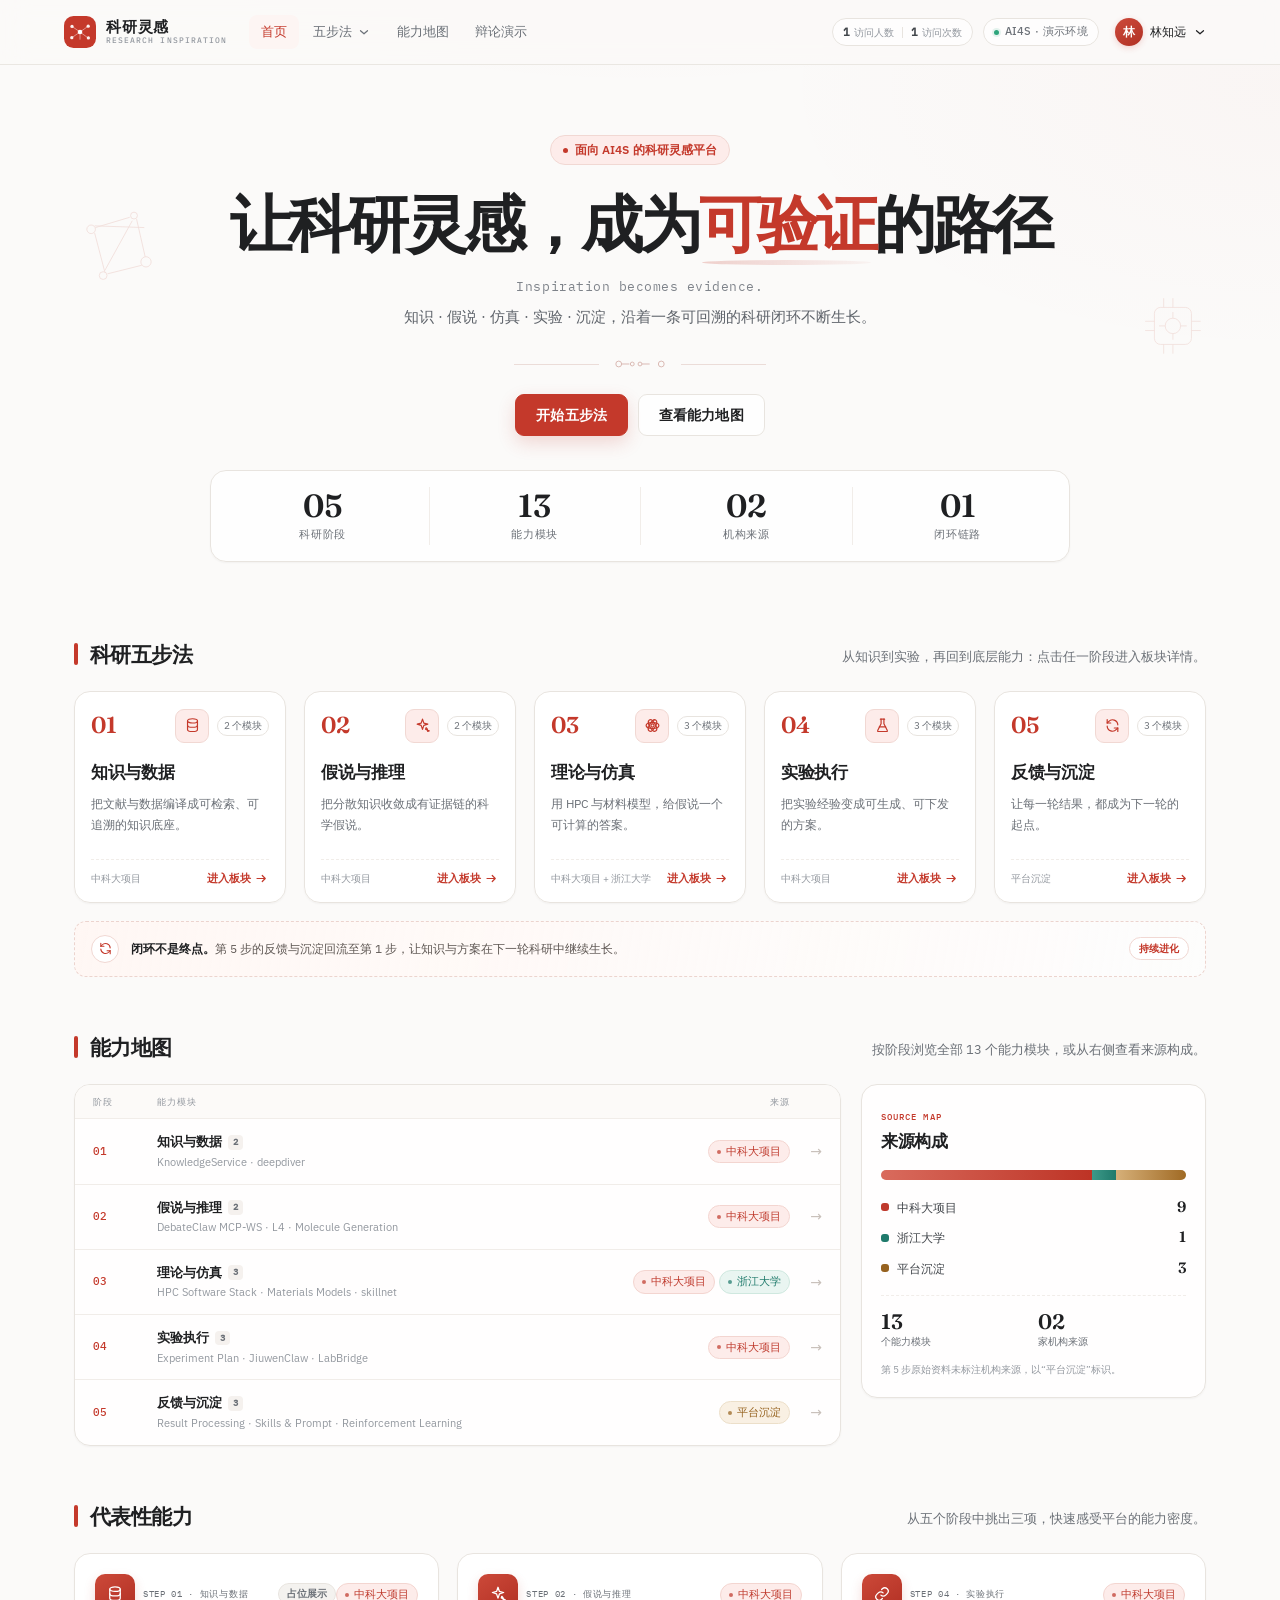
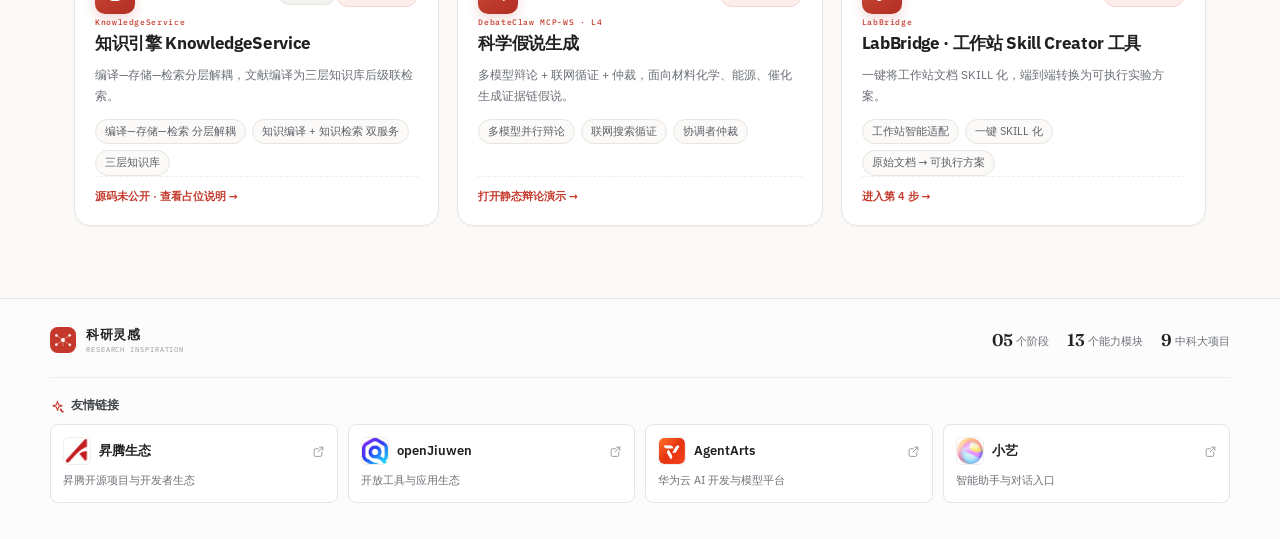
==== commit cdc91cb4: "知识引擎卡片补充占位标识与说明" ====
--- a/index.html
+++ b/index.html
@@ -13,6 +13,6 @@
   <div class="toast" id="toast" role="status" aria-live="polite" hidden></div>
 
   <script src="data.js?v=20261125"></script>
-  <script src="app.js?v=20261125"></script>
+  <script src="app.js?v=20261125b"></script>
 </body>
 </html>
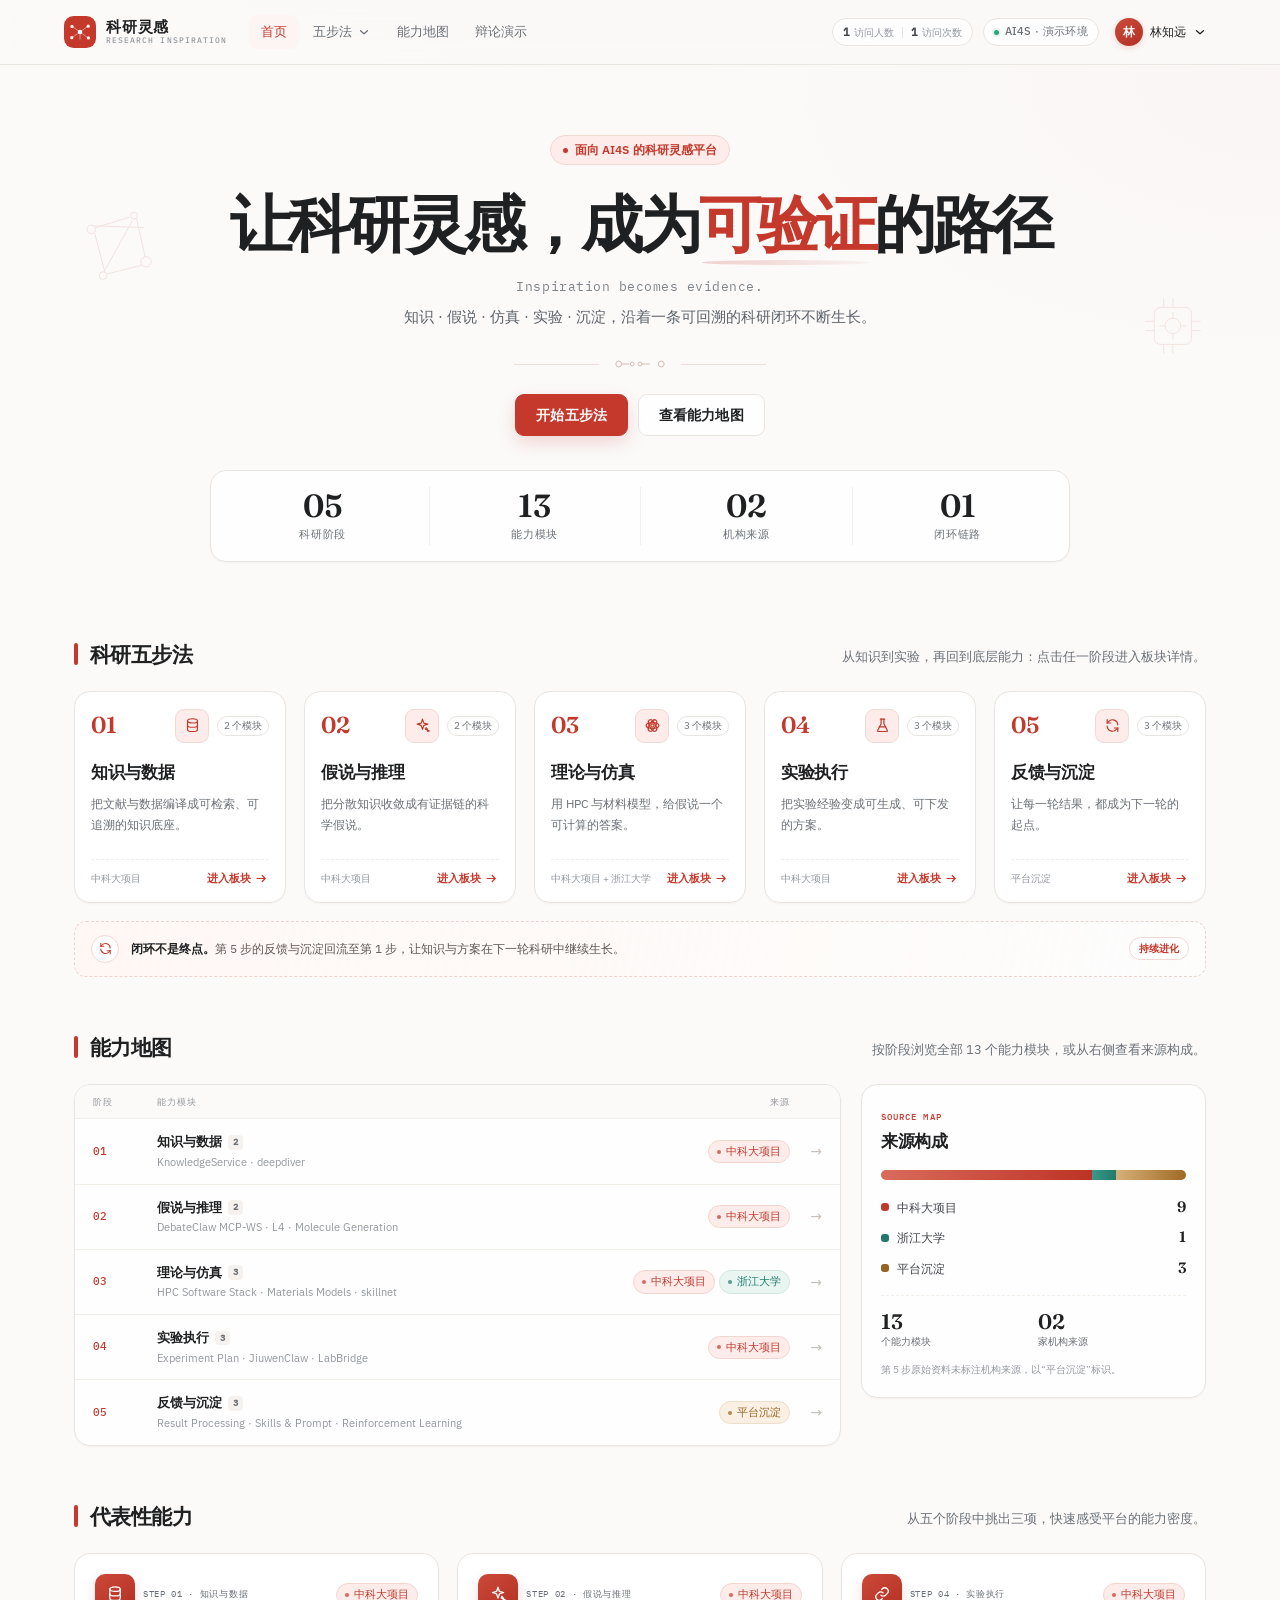
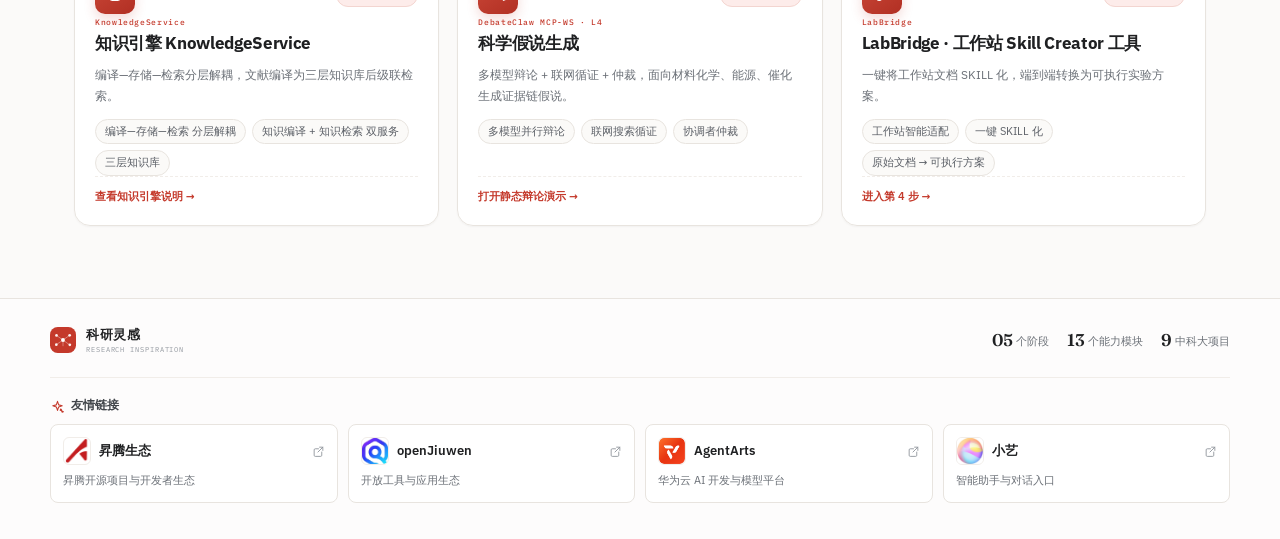
==== commit 9cb750f6: "新增 KnowledgeService 静态说明页，并将知识引擎卡片改为可跳转入口" ====
--- a/index.html
+++ b/index.html
@@ -12,7 +12,7 @@
   <div id="app"></div>
   <div class="toast" id="toast" role="status" aria-live="polite" hidden></div>
 
-  <script src="data.js?v=20261125"></script>
-  <script src="app.js?v=20261125b"></script>
+  <script src="data.js?v=20261125c"></script>
+  <script src="app.js?v=20261125c"></script>
 </body>
 </html>
